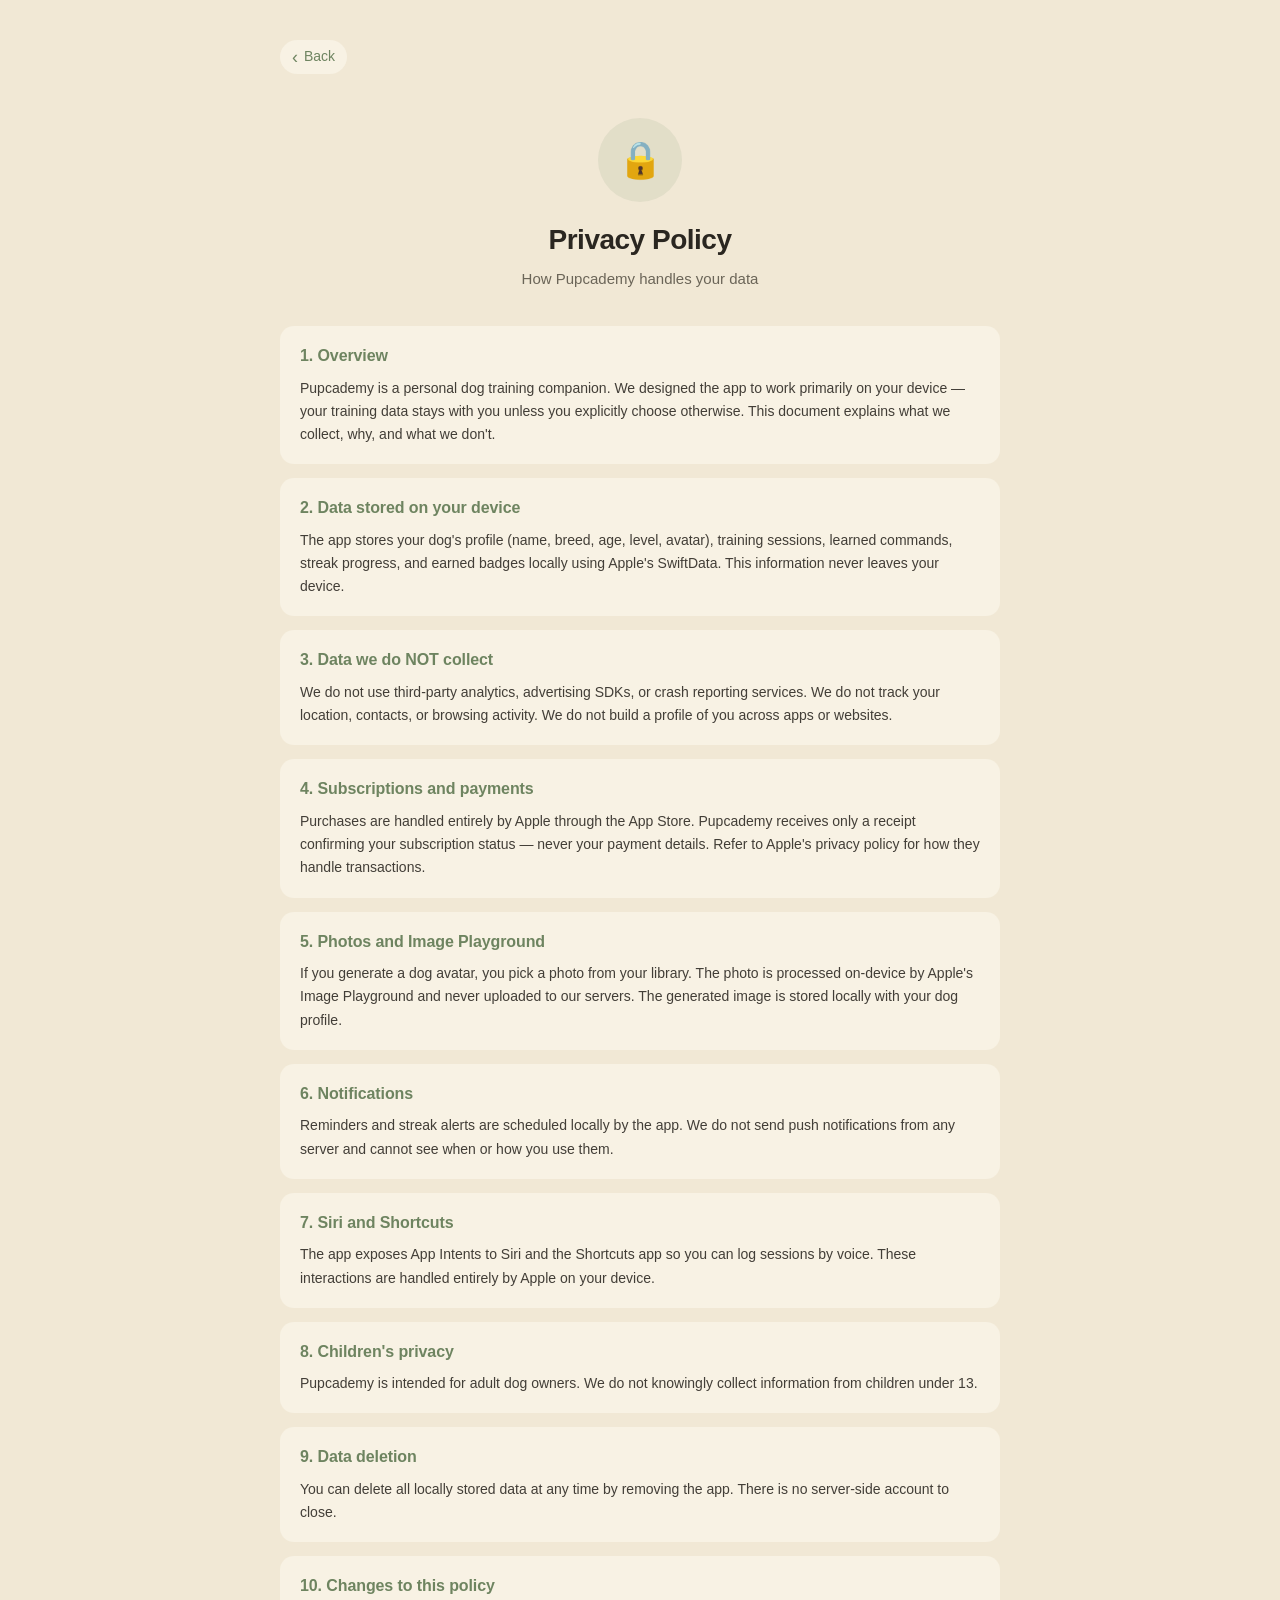
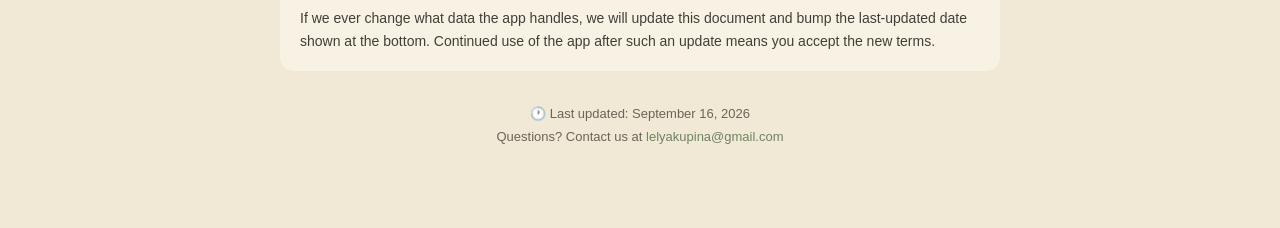
==== docs/privacy.html @ b7114078 "Add GitHub Pages site with Privacy and Terms Publishes brand-styled Privacy Policy and Terms of Serv" ====
<!DOCTYPE html>
<html lang="en">
<head>
    <meta charset="UTF-8">
    <meta name="viewport" content="width=device-width, initial-scale=1.0">
    <meta name="theme-color" content="#F1E8D5">
    <title>Privacy Policy — Pupcademy</title>
    <link rel="stylesheet" href="style.css">
</head>
<body>
    <div class="page">
        <a class="back-link" href="index.html">Back</a>

        <div class="hero privacy">
            <div class="icon">🔒</div>
            <h1>Privacy Policy</h1>
            <p class="subtitle">How Pupcademy handles your data</p>
        </div>

        <div class="sections">
            <div class="section">
                <h2>1. Overview</h2>
                <p>Pupcademy is a personal dog training companion. We designed the app to work primarily on your device — your training data stays with you unless you explicitly choose otherwise. This document explains what we collect, why, and what we don't.</p>
            </div>

            <div class="section">
                <h2>2. Data stored on your device</h2>
                <p>The app stores your dog's profile (name, breed, age, level, avatar), training sessions, learned commands, streak progress, and earned badges locally using Apple's SwiftData. This information never leaves your device.</p>
            </div>

            <div class="section">
                <h2>3. Data we do NOT collect</h2>
                <p>We do not use third-party analytics, advertising SDKs, or crash reporting services. We do not track your location, contacts, or browsing activity. We do not build a profile of you across apps or websites.</p>
            </div>

            <div class="section">
                <h2>4. Subscriptions and payments</h2>
                <p>Purchases are handled entirely by Apple through the App Store. Pupcademy receives only a receipt confirming your subscription status — never your payment details. Refer to Apple's privacy policy for how they handle transactions.</p>
            </div>

            <div class="section">
                <h2>5. Photos and Image Playground</h2>
                <p>If you generate a dog avatar, you pick a photo from your library. The photo is processed on-device by Apple's Image Playground and never uploaded to our servers. The generated image is stored locally with your dog profile.</p>
            </div>

            <div class="section">
                <h2>6. Notifications</h2>
                <p>Reminders and streak alerts are scheduled locally by the app. We do not send push notifications from any server and cannot see when or how you use them.</p>
            </div>

            <div class="section">
                <h2>7. Siri and Shortcuts</h2>
                <p>The app exposes App Intents to Siri and the Shortcuts app so you can log sessions by voice. These interactions are handled entirely by Apple on your device.</p>
            </div>

            <div class="section">
                <h2>8. Children's privacy</h2>
                <p>Pupcademy is intended for adult dog owners. We do not knowingly collect information from children under 13.</p>
            </div>

            <div class="section">
                <h2>9. Data deletion</h2>
                <p>You can delete all locally stored data at any time by removing the app. There is no server-side account to close.</p>
            </div>

            <div class="section">
                <h2>10. Changes to this policy</h2>
                <p>If we ever change what data the app handles, we will update this document and bump the last-updated date shown at the bottom. Continued use of the app after such an update means you accept the new terms.</p>
            </div>
        </div>

        <div class="footer">
            <div class="clock">🕐 Last updated: September 16, 2026</div>
            <div>Questions? Contact us at <a href="mailto:lelyakupina@gmail.com">lelyakupina@gmail.com</a></div>
        </div>
    </div>
</body>
</html>
---- docs/style.css ----
/* Pupcademy — shared legal pages stylesheet */

:root {
    --bg:            #F1E8D5;
    --card:          #F8F2E4;
    --nested:        #EAE0C9;
    --sage:          #8DA47D;
    --sage-dark:     #6E8460;
    --gold:          #E8B948;
    --flame:         #E89456;
    --coral:         #E89A8C;
    --text:          #2A2620;
    --text-muted:    #6B6558;
    --accent:        #8DA47D;
}

* {
    box-sizing: border-box;
}

html, body {
    margin: 0;
    padding: 0;
}

body {
    background: var(--bg);
    color: var(--text);
    font-family: -apple-system, BlinkMacSystemFont, "SF Pro Text", "Helvetica Neue", Helvetica, Arial, sans-serif;
    font-size: 16px;
    line-height: 1.55;
    -webkit-font-smoothing: antialiased;
    padding: 40px 20px 80px;
}

.page {
    max-width: 720px;
    margin: 0 auto;
}

.back-link {
    display: inline-flex;
    align-items: center;
    gap: 6px;
    color: var(--sage-dark);
    text-decoration: none;
    font-size: 14px;
    font-weight: 500;
    margin-bottom: 24px;
    padding: 6px 12px;
    background: var(--card);
    border-radius: 20px;
    transition: background 0.15s ease;
}

.back-link:hover {
    background: var(--nested);
}

.back-link::before {
    content: "‹";
    font-size: 18px;
    line-height: 1;
}

.hero {
    text-align: center;
    padding: 20px 0 8px;
}

.hero .icon {
    width: 84px;
    height: 84px;
    margin: 0 auto 16px;
    background: rgba(141, 164, 125, 0.15);
    border-radius: 50%;
    display: flex;
    align-items: center;
    justify-content: center;
    font-size: 36px;
}

.hero.privacy .icon { background: rgba(141, 164, 125, 0.15); }
.hero.terms .icon   { background: rgba(141, 164, 125, 0.15); }

.hero h1 {
    font-size: 28px;
    font-weight: 700;
    margin: 0 0 6px;
    color: var(--text);
    letter-spacing: -0.5px;
}

.hero .subtitle {
    font-size: 15px;
    color: var(--text-muted);
    margin: 0;
}

.sections {
    margin-top: 28px;
    display: flex;
    flex-direction: column;
    gap: 14px;
}

.section {
    background: var(--card);
    border-radius: 14px;
    padding: 18px 20px;
}

.section h2 {
    color: var(--sage-dark);
    font-size: 16px;
    font-weight: 600;
    margin: 0 0 8px;
    letter-spacing: -0.1px;
}

.section p {
    margin: 0;
    color: var(--text);
    opacity: 0.88;
    font-size: 14px;
    line-height: 1.65;
}

.footer {
    margin-top: 32px;
    text-align: center;
    color: var(--text-muted);
    font-size: 13px;
    line-height: 1.7;
}

.footer .clock {
    display: inline-flex;
    align-items: center;
    gap: 6px;
}

.footer a {
    color: var(--sage-dark);
    text-decoration: none;
}

.footer a:hover {
    text-decoration: underline;
}

/* Landing (index) */

.landing {
    text-align: center;
    padding-top: 40px;
}

.landing .brand {
    width: 96px;
    height: 96px;
    margin: 0 auto 20px;
    background: var(--sage);
    border-radius: 24px;
    display: flex;
    align-items: center;
    justify-content: center;
    font-size: 48px;
    color: white;
}

.landing h1 {
    font-size: 34px;
    font-weight: 700;
    margin: 0 0 8px;
    letter-spacing: -0.8px;
}

.landing .tagline {
    font-size: 16px;
    color: var(--text-muted);
    margin: 0 0 36px;
}

.links {
    display: flex;
    flex-direction: column;
    gap: 12px;
    max-width: 320px;
    margin: 0 auto;
}

.link-card {
    display: flex;
    align-items: center;
    gap: 14px;
    background: var(--card);
    border-radius: 14px;
    padding: 16px 18px;
    color: var(--text);
    text-decoration: none;
    transition: background 0.15s ease, transform 0.15s ease;
    text-align: left;
}

.link-card:hover {
    background: var(--nested);
    transform: translateY(-1px);
}

.link-card .icon {
    width: 40px;
    height: 40px;
    background: rgba(141, 164, 125, 0.18);
    border-radius: 10px;
    display: flex;
    align-items: center;
    justify-content: center;
    font-size: 20px;
    flex-shrink: 0;
}

.link-card .meta {
    flex: 1;
}

.link-card .title {
    font-size: 15px;
    font-weight: 600;
    margin: 0 0 2px;
}

.link-card .subtitle {
    font-size: 12px;
    color: var(--text-muted);
    margin: 0;
}

.link-card .chevron {
    color: var(--sage-dark);
    font-size: 20px;
    opacity: 0.5;
}

@media (max-width: 480px) {
    body { padding: 24px 16px 60px; }
    .hero h1 { font-size: 24px; }
    .landing h1 { font-size: 28px; }
    .section { padding: 16px 18px; }
}
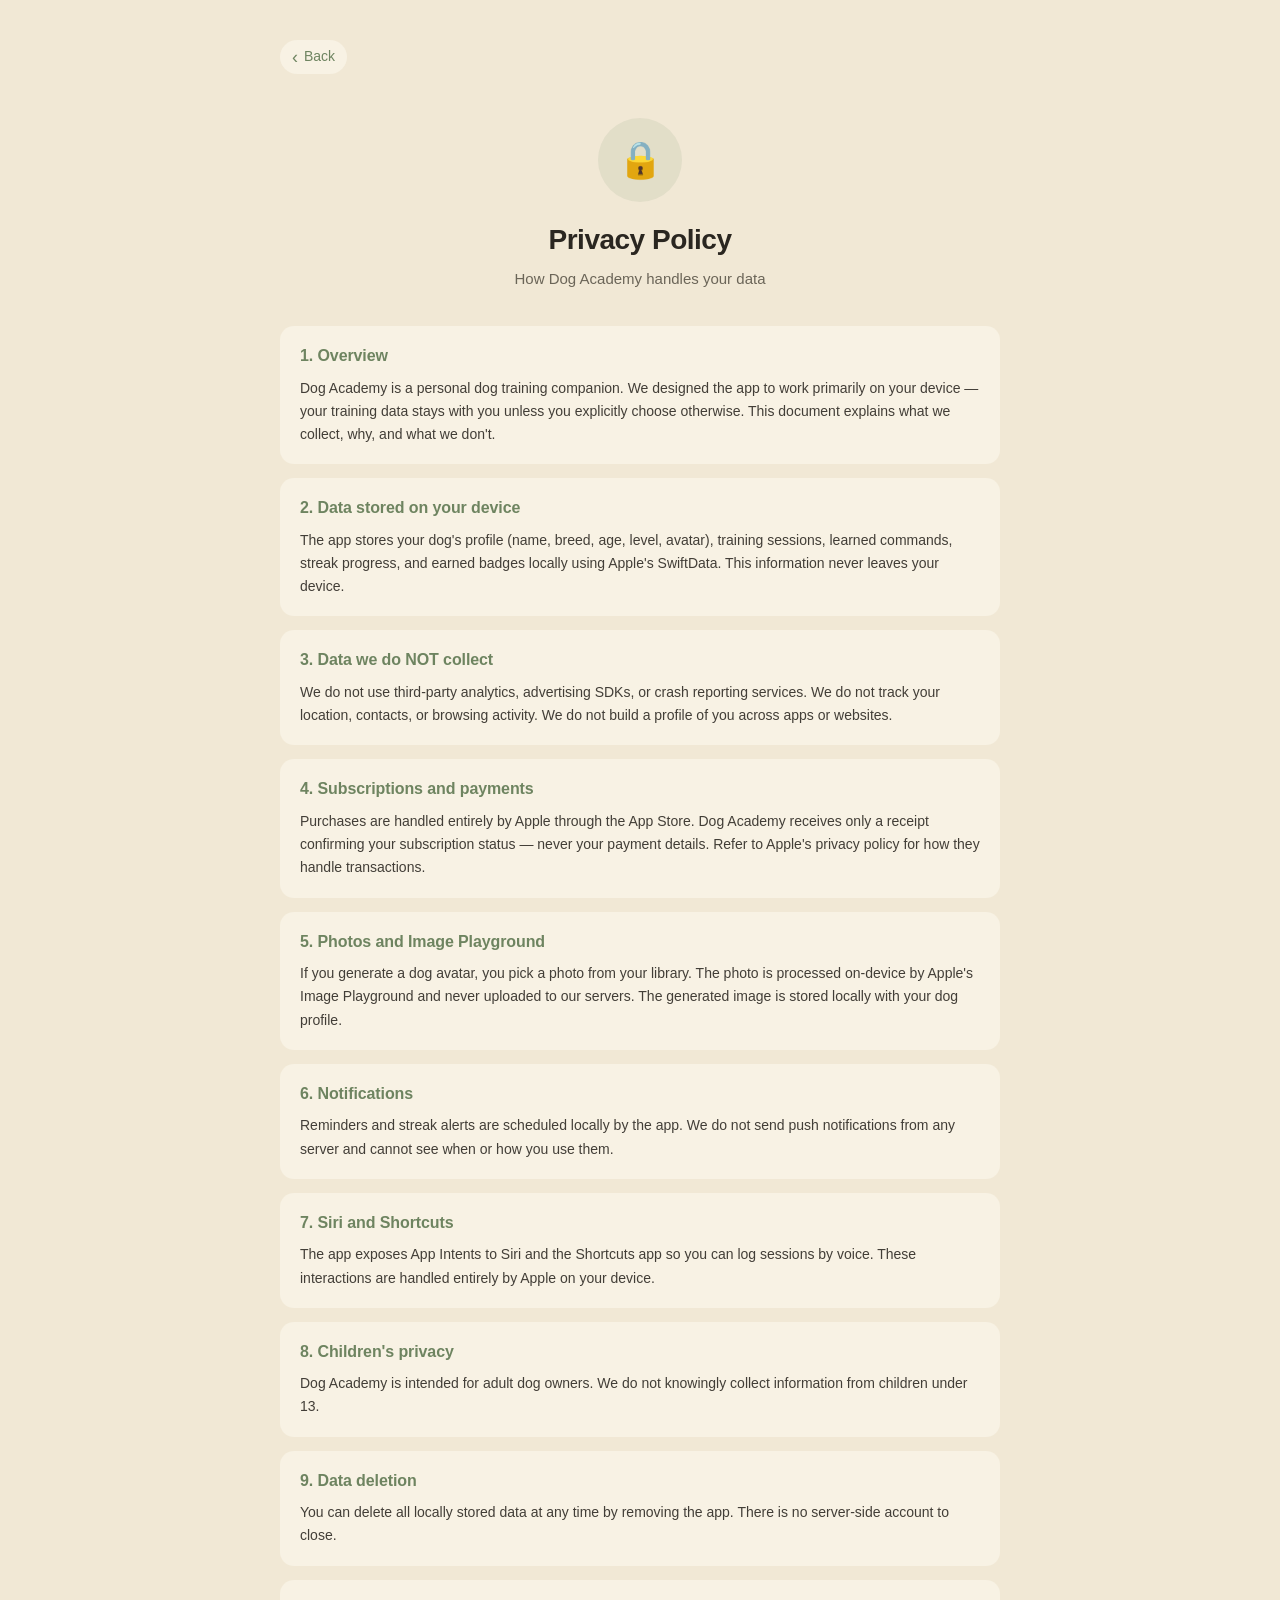
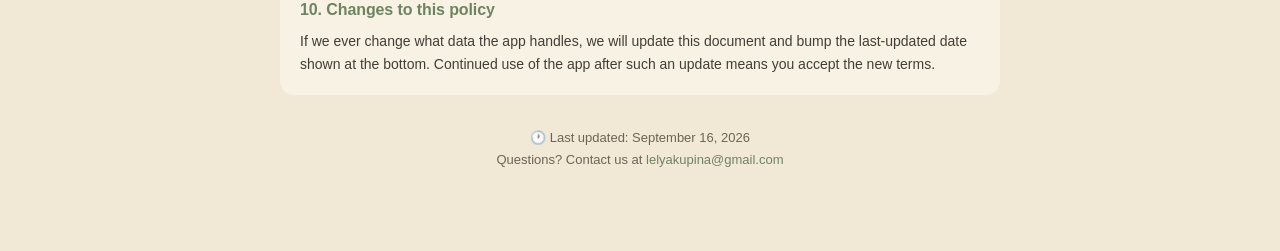
==== commit 2227c3a3: "Rebrand Pupcademy to Dog Academy across app and docs Replaces every user-facing occurrence of "Pupca" ====
--- a/docs/privacy.html
+++ b/docs/privacy.html
@@ -4,7 +4,7 @@
     <meta charset="UTF-8">
     <meta name="viewport" content="width=device-width, initial-scale=1.0">
     <meta name="theme-color" content="#F1E8D5">
-    <title>Privacy Policy — Pupcademy</title>
+    <title>Privacy Policy — Dog Academy</title>
     <link rel="stylesheet" href="style.css">
 </head>
 <body>
@@ -14,13 +14,13 @@
         <div class="hero privacy">
             <div class="icon">🔒</div>
             <h1>Privacy Policy</h1>
-            <p class="subtitle">How Pupcademy handles your data</p>
+            <p class="subtitle">How Dog Academy handles your data</p>
         </div>
 
         <div class="sections">
             <div class="section">
                 <h2>1. Overview</h2>
-                <p>Pupcademy is a personal dog training companion. We designed the app to work primarily on your device — your training data stays with you unless you explicitly choose otherwise. This document explains what we collect, why, and what we don't.</p>
+                <p>Dog Academy is a personal dog training companion. We designed the app to work primarily on your device — your training data stays with you unless you explicitly choose otherwise. This document explains what we collect, why, and what we don't.</p>
             </div>
 
             <div class="section">
@@ -35,7 +35,7 @@
 
             <div class="section">
                 <h2>4. Subscriptions and payments</h2>
-                <p>Purchases are handled entirely by Apple through the App Store. Pupcademy receives only a receipt confirming your subscription status — never your payment details. Refer to Apple's privacy policy for how they handle transactions.</p>
+                <p>Purchases are handled entirely by Apple through the App Store. Dog Academy receives only a receipt confirming your subscription status — never your payment details. Refer to Apple's privacy policy for how they handle transactions.</p>
             </div>
 
             <div class="section">
@@ -55,7 +55,7 @@
 
             <div class="section">
                 <h2>8. Children's privacy</h2>
-                <p>Pupcademy is intended for adult dog owners. We do not knowingly collect information from children under 13.</p>
+                <p>Dog Academy is intended for adult dog owners. We do not knowingly collect information from children under 13.</p>
             </div>
 
             <div class="section">
--- a/docs/style.css
+++ b/docs/style.css
@@ -1,4 +1,4 @@
-/* Pupcademy — shared legal pages stylesheet */
+/* Dog Academy — shared legal pages stylesheet */
 
 :root {
     --bg:            #F1E8D5;
